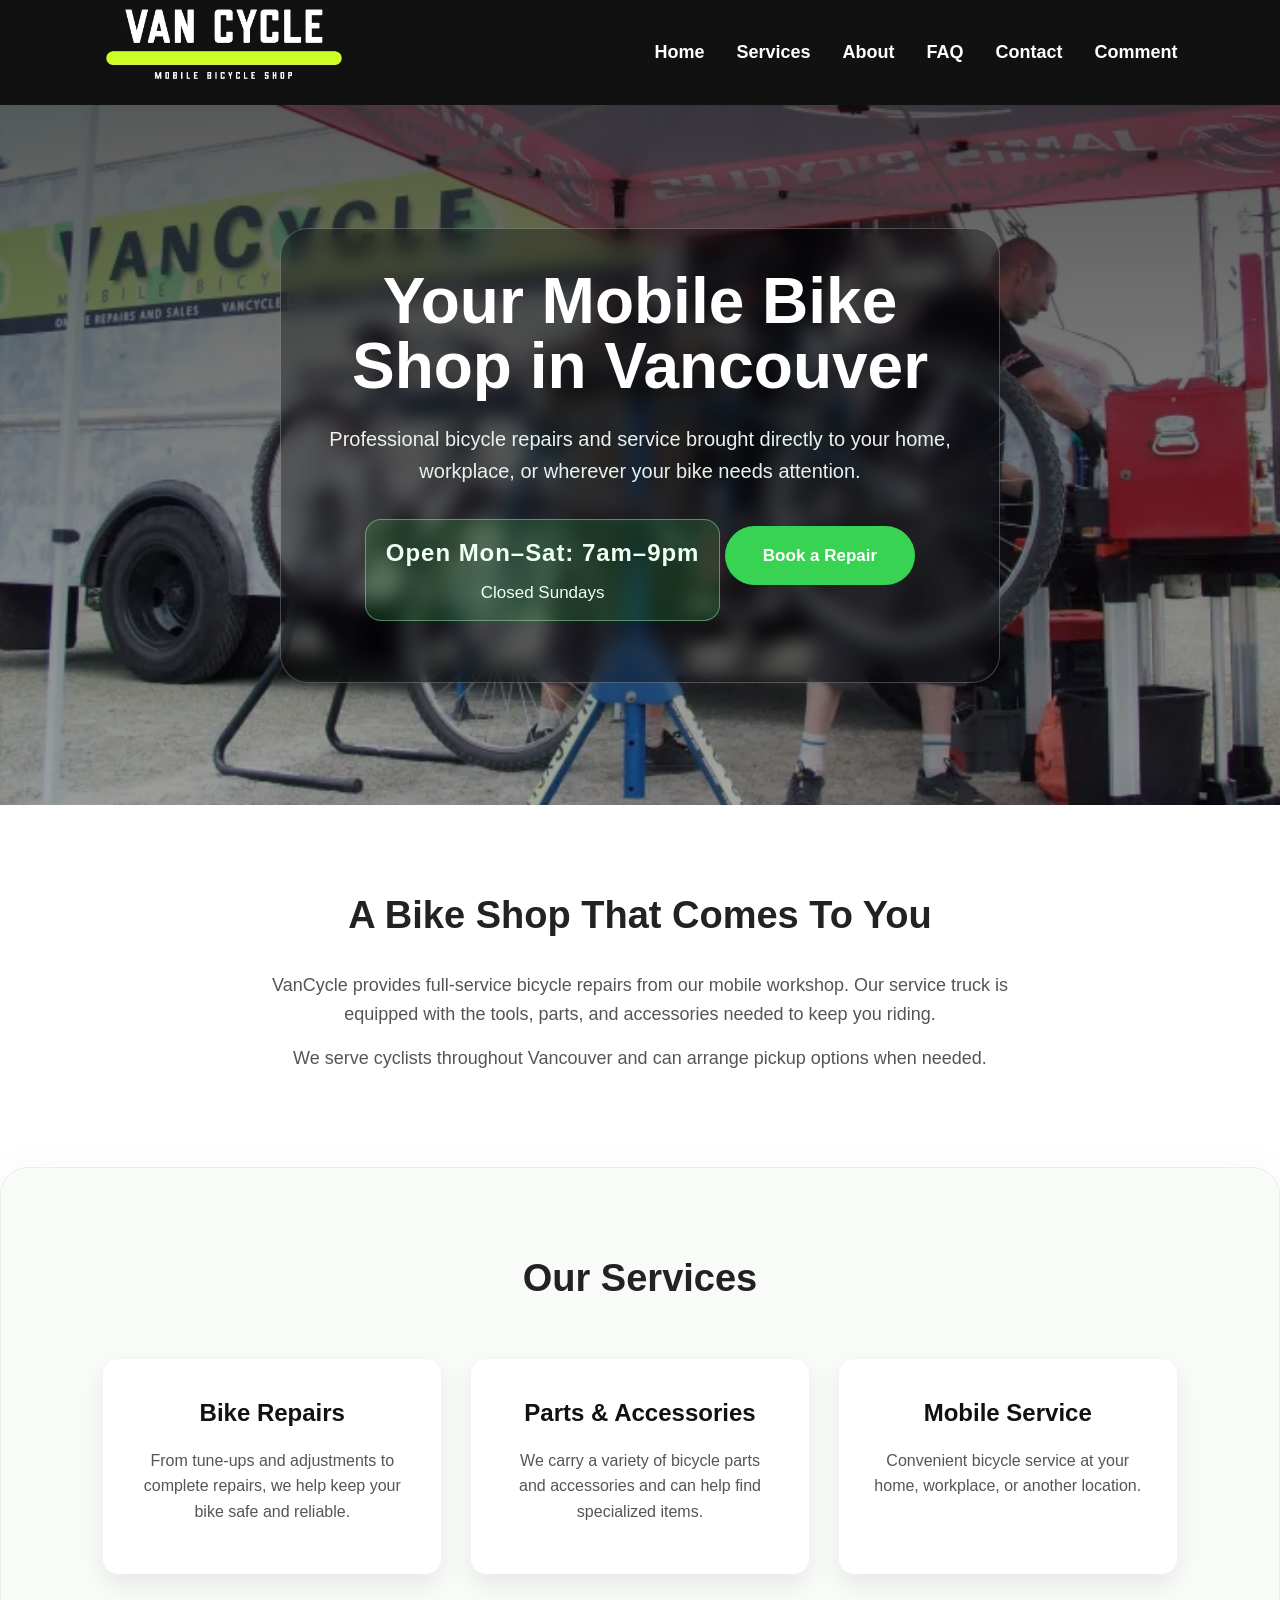
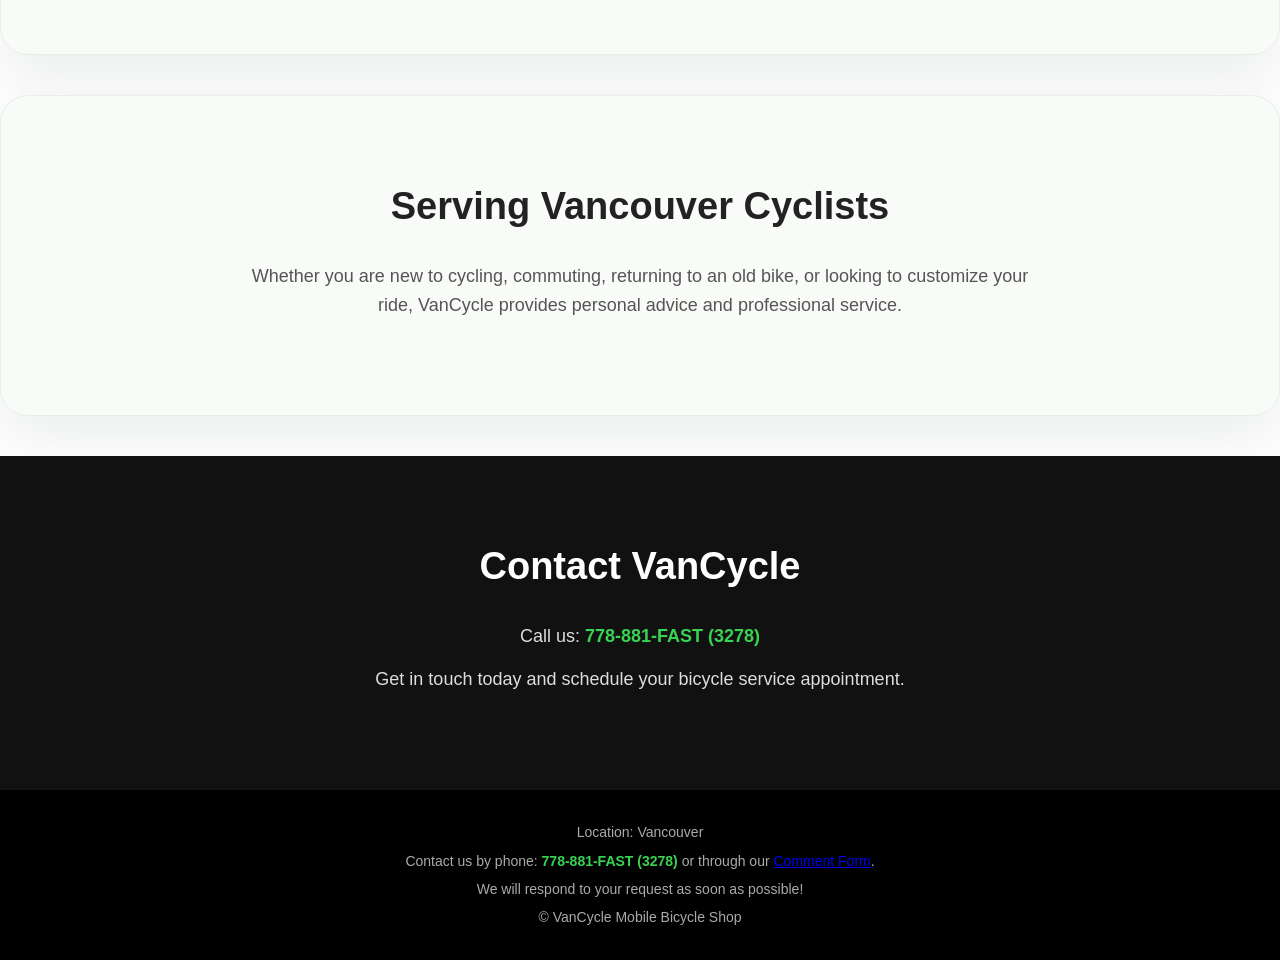
==== index.html @ 94d63a81 "Set homepage as index" ====
<!DOCTYPE html>
<html lang="en">
<head>
    <meta charset="UTF-8">
    <meta name="viewport" content="width=device-width, initial-scale=1.0">
    <title>VanCycle Mobile Bicycle Shop</title>
    <link rel="stylesheet" href="vancycle.css">
</head>

<body>

<header>
    <nav>
        <h1><a href="VCHome.html"><img src="./VC Website Images/Van Cycle.jpg" alt="VanCycle logo"></a></h1>
        <input type="checkbox" id="nav-toggle" class="nav-toggle">
        <label for="nav-toggle" class="nav-toggle-label"><span></span><strong>Menu</strong></label>
        <ul class="nav-links">
            <li><a href="VCHome.html">Home</a></li>
            <li><a href="VCServices.html">Services</a></li>
            <li><a href="VCAbout.html">About</a></li>
            <li><a href="VCFAQ.html">FAQ</a></li>
            <li><a href="VCContact.html">Contact</a></li>
            <li><a href="VCComment.html">Comment</a></li>
        </ul>
    </nav>
</header>


<section class="hero">
    <div class="hero-content">
        <h2>Your Mobile Bike Shop in Vancouver</h2>
        <p>
            Professional bicycle repairs and service brought directly to your
            home, workplace, or wherever your bike needs attention.
        </p>

        <div class="hero-hours">
            <strong>Open Mon–Sat: 7am–9pm</strong>
            <span>Closed Sundays</span>
        </div>

        <a class="button" href="VCComment.html">Book a Repair</a>
    </div>
</section>


<section class="intro">

    <h2>A Bike Shop That Comes To You</h2>

    <p>
        VanCycle provides full-service bicycle repairs from our mobile workshop.
        Our service truck is equipped with the tools, parts, and accessories
        needed to keep you riding.
    </p>

    <p>
        We serve cyclists throughout Vancouver and can arrange pickup options
        when needed.
    </p>

</section>


<section class="services">

    <h2>Our Services</h2>

    <div class="cards">

        <div class="card">
            <h3>Bike Repairs</h3>
            <p>
                From tune-ups and adjustments to complete repairs, we help keep
                your bike safe and reliable.
            </p>
        </div>


        <div class="card">
            <h3>Parts & Accessories</h3>
            <p>
                We carry a variety of bicycle parts and accessories and can
                help find specialized items.
            </p>
        </div>


        <div class="card">
            <h3>Mobile Service</h3>
            <p>
                Convenient bicycle service at your home, workplace, or another
                location.
            </p>
        </div>

    </div>

</section>


<section class="about">

    <h2>Serving Vancouver Cyclists</h2>

    <p>
        Whether you are new to cycling, commuting, returning to an old bike,
        or looking to customize your ride, VanCycle provides personal advice
        and professional service.
    </p>

</section>


<section id="contact" class="contact">

    <h2>Contact VanCycle</h2>

    <p>Call us: <strong><a class="phone-link" href="tel:7788813278">778-881-FAST (3278)</a></strong></p>

    <p>
        Get in touch today and schedule your bicycle service appointment.
    </p>

</section>


<footer>
    <p>Location: Vancouver</p>
    <p>Contact us by phone: <strong><a class="phone-link" href="tel:7788813278">778-881-FAST (3278)</a></strong> or through our <a href="VCComment.html">Comment Form</a>.</p>
    <p>We will respond to your request as soon as possible!</p>
    <p>© VanCycle Mobile Bicycle Shop</p>
</footer>


</body>
</html>
---- vancycle.css ----
/* VanCycle Modern Website CSS */

* {
    margin: 0;
    padding: 0;
    box-sizing: border-box;
}

html {
    scroll-behavior: smooth;
}

body {
    font-family: "Inter", "Segoe UI", Arial, sans-serif;
    color: #222;
    line-height: 1.6;
    background: #ffffff;
}


/* =========================
   HEADER / NAVIGATION
========================= */

header {
    background: #111;
    color: white;
    padding: 0 8%;
    position: sticky;
    top: 0;
    z-index: 100;
}


nav {
    display: flex;
    align-items: center;
    justify-content: space-between;
    gap: 24px;
    min-height: 90px;
    position: relative;
}


nav h1 {
    margin: 0;
    font-size: 32px;
    font-weight: 700;
    letter-spacing: 1px;
}

nav h1 a {
    display: inline-flex;
    align-items: center;
}

nav h1 img {
    display: block;
    max-height: 90px;
    width: auto;
}


.nav-toggle {
    position: absolute;
    opacity: 0;
    width: 0;
    height: 0;
    pointer-events: none;
}

nav .nav-toggle-label {
    display: none;
    min-width: 110px;
    height: 44px;
    border: 1px solid rgba(255,255,255,0.18);
    border-radius: 14px;
    cursor: pointer;
    position: relative;
    flex-shrink: 0;
    align-items: center;
    justify-content: center;
    padding: 0 14px;
    gap: 10px;
}

nav .nav-toggle-label span {
    display: inline-block;
    width: 22px;
    height: 2px;
    background: white;
    position: relative;
    transition: transform 0.25s ease, opacity 0.25s ease;
    border-radius: 2px;
}

nav .nav-toggle-label span::before,
nav .nav-toggle-label span::after {
    content: "";
    display: block;
    width: 22px;
    height: 2px;
    background: white;
    position: absolute;
    left: 0;
    transition: transform 0.25s ease, opacity 0.25s ease;
    border-radius: 2px;
}

nav .nav-toggle-label span::before {
    content: "";
    transform: translateY(-7px);
}

nav .nav-toggle-label span::after {
    content: "";
    transform: translateY(7px);
}

.nav-toggle:checked + .nav-toggle-label span {
    background: transparent;
}

.nav-toggle:checked + .nav-toggle-label span::before {
    transform: rotate(45deg);
}

.nav-toggle:checked + .nav-toggle-label span::after {
    transform: rotate(-45deg);
}


nav ul {
    display: flex;
    gap: 32px;
    list-style: none;
    flex: 1;
    justify-content: flex-end;
    align-items: center;
    margin: 0;
    padding: 0;
}


nav a {
    color: white;
    text-decoration: none;
    font-size: 18px;
    font-weight: 600;
    transition: 0.3s;
}


nav a:hover {
    color: #39d353;
}



/* =========================
   HERO SECTION
========================= */


.hero {
    min-height: 700px;

    display: flex;
    align-items: center;
    justify-content: center;

    padding: 0 8%;

    background:
        linear-gradient(
            rgba(0,0,0,0.65),
            rgba(0,0,0,0.35)
        ),
        url("./VC\ Website\ Images/Tune Up Services.webp") no-repeat;

    background-size: cover;
    background-position: center;

    color: white;
}


.hero-content {
    max-width: 720px;
    text-align: center;
    padding: 40px 40px 35px;
    border: 1px solid rgba(255,255,255,0.24);
    border-radius: 28px;
    background: rgba(0, 0, 0, 0.32);
    backdrop-filter: blur(10px);
}


.hero .eyebrow {
    color: #b8f3c0;
    letter-spacing: 2px;
    text-transform: uppercase;
    font-size: 14px;
    margin-bottom: 20px;
    font-weight: 700;
}


.hero h2 {
    font-size: clamp(42px, 5vw, 68px);
    line-height: 1.02;
    margin-bottom: 24px;
}


.hero p {
    font-size: 20px;
    max-width: 640px;
    margin: 0 auto 32px;
    color: #e9f2ec;
}

.hero .button {
    padding: 16px 38px;
    font-size: 17px;
}

.hero-hours {
    display: inline-flex;
    flex-direction: column;
    align-items: center;
    gap: 6px;
    margin: 0 auto 26px;
    padding: 14px 20px;
    background: rgba(57, 211, 83, 0.16);
    border: 1px solid rgba(141, 255, 170, 0.45);
    border-radius: 16px;
    color: #f2fff4;
    font-size: 17px;
}

.hero-hours strong {
    font-size: 24px;
    letter-spacing: 0.04em;
}

.hero-actions {
    display: flex;
    justify-content: center;
    gap: 16px;
    flex-wrap: wrap;
}

.secondary-button {
    background: transparent;
    border: 1px solid rgba(255, 255, 255, 0.45);
}

.secondary-button:hover {
    background: rgba(255, 255, 255, 0.08);
}

.form-section {
    padding: 60px 8%;
}

.form-card {
    max-width: 760px;
    margin: 0 auto;
    padding: 40px;
    background: white;
    border-radius: 26px;
    box-shadow: 0 24px 50px rgba(15, 28, 22, 0.08);
    border: 1px solid #e4ece4;
}

.form-card h2,
.form-card h3 {
    text-align: center;
    margin-bottom: 22px;
    font-size: 34px;
}

.comment-form {
    display: grid;
    gap: 18px;
}

.form-row {
    display: grid;
    grid-template-columns: repeat(2, minmax(0, 1fr));
    gap: 18px;
}

.full-width {
    display: block;
}

.comment-form label {
    display: block;
    font-weight: 600;
    margin-bottom: 8px;
    color: #22312b;
}

.comment-form input,
.comment-form textarea,
.comment-form select {
    width: 100%;
    padding: 16px;
    border: 1px solid #cad4cc;
    border-radius: 16px;
    font-size: 16px;
    background: #fbfdf9;
    color: #20312b;
    font-family: inherit;
}

.comment-form textarea {
    min-height: 180px;
    resize: vertical;
}

.comment-form button {
    align-self: start;
}

.contact-panel {
    padding: 60px 8%;
    background: #f7faf7;
}

.contact-layout {
    display: grid;
    grid-template-columns: 0.9fr 1.1fr;
    gap: 30px;
    align-items: start;
    max-width: 1200px;
    margin: 0 auto;
}

.contact-info {
    background: #ffffff;
    border: 1px solid #e7efe7;
    border-radius: 26px;
    padding: 36px 30px;
    box-shadow: 0 20px 40px rgba(15, 28, 22, 0.04);
}

.contact-info h2 {
    text-align: left;
    margin-bottom: 18px;
    font-size: 36px;
}

.contact-info p,
.contact-info li {
    text-align: left;
    max-width: none;
    margin: 14px 0;
    color: #4f5d58;
}

.hours-box {
    display: inline-flex;
    flex-direction: column;
    gap: 4px;
    margin: 18px 0 20px;
    padding: 16px 18px;
    background: #f2fff4;
    border: 1px solid #cfeed3;
    border-radius: 16px;
}

.hours-label {
    font-size: 12px;
    letter-spacing: 0.14em;
    text-transform: uppercase;
    color: #3d7d4c;
    font-weight: 700;
}

.hours-box strong {
    font-size: 28px;
    color: #1f2f24;
}

.hours-closed {
    font-size: 16px;
    color: #4f5d58;
    font-weight: 600;
}

.contact-info ul {
    margin-top: 24px;
    padding-left: 1.2rem;
}

.service-form-card {
    max-width: none;
    margin: 0;
}

.service-form-card h3 {
    margin-bottom: 20px;
    font-size: 30px;
}

.service-hero {
    background:
        linear-gradient(
            rgba(0,0,0,0.68),
            rgba(0,0,0,0.38)
        ),
        url("./VC Website Images/Tune Up Services.webp") no-repeat center/cover;
}

section {
    padding: 80px 8%;
}

section.services,
section.about {
    background: #f8fbf7;
    border: 1px solid #e6efe8;
    border-radius: 28px;
    box-shadow: 0 24px 60px rgba(16, 39, 22, 0.08);
    margin-bottom: 40px;
}

section h2 {
    text-align: center;
    font-size: 38px;
    margin-bottom: 35px;
}

section p {
    max-width: 840px;
    margin: 15px auto;
    text-align: center;
    font-size: 18px;
    color: #4b5650;
}

section ul,
section ol {
    max-width: 840px;
    margin: 20px auto 30px;
    padding-left: 1.35rem;
    color: #3d4842;
}

section li {
    margin-bottom: 12px;
    line-height: 1.7;
}

section ol {
    list-style: decimal inside;
}

section.services img,
section.services figure.image-block img {
    display: block;
    margin: 0 auto 30px;
    max-width: 100%;
    border-radius: 18px;
    border: 1px solid rgba(0,0,0,0.08);
    box-shadow: 0 18px 34px rgba(0,0,0,0.09);
}

section figure.image-block {
    margin: 0 auto 30px;
    max-width: 720px;
}

footer {
    background: #040504;
    color: #cfd8d0;
    text-align: center;
    padding: 30px 8%;
    font-size: 15px;
    border-top: 1px solid rgba(255,255,255,0.08);
}

footer p {
    margin: 6px 0;
}

footer .footer-phone,
footer strong.footer-phone,
.phone-link {
    color: #39d353;
    font-weight: 700;
    text-decoration: none;
}

.phone-link:hover {
    color: #7ff39d;
}



/* BUTTON */

.button {

    display: inline-block;

    background: #39d353;
    color: white;

    padding: 14px 32px;

    border-radius: 30px;

    font-weight: bold;

    text-decoration: none;

    transition: 0.3s;

}


.button:hover {

    background: #27a943;

    transform: translateY(-3px);

}



/* =========================
   GENERAL SECTIONS
========================= */


section {

    padding: 80px 8%;

}


section h2 {

    text-align: center;

    font-size: 38px;

    margin-bottom: 25px;

}


section p {

    max-width: 800px;

    margin: 15px auto;

    text-align: center;

    font-size: 18px;

    color: #555;

}



/* =========================
   SERVICES
========================= */


.services {

    background: #f5f7f5;

}



.cards {

    display: grid;

    grid-template-columns: repeat(3, 1fr);

    gap: 30px;

    margin-top: 50px;

}



.card {

    background: white;

    padding: 35px;

    border-radius: 15px;

    text-align: center;

    box-shadow: 
    0 10px 25px rgba(0,0,0,0.08);

    transition: 0.3s;

}



.card:hover {

    transform: translateY(-8px);

    box-shadow:
    0 15px 35px rgba(0,0,0,0.15);

}



.card h3 {

    font-size: 24px;

    margin-bottom: 15px;

    color: #111;

}


.card p {

    font-size: 16px;

}



/* =========================
   ABOUT
========================= */


.about {

    background: white;

}



/* =========================
   CONTACT
========================= */


.contact {

    background: #111;

    color: white;

}


.contact h2 {

    color: white;

}


.contact p {

    color: #ddd;

}



.contact strong {

    color: #39d353;

}



/* =========================
   FOOTER
========================= */


footer {

    background: #000;

    color: #aaa;

    text-align: center;

    padding: 25px;

    font-size: 14px;

}



/* =========================
   MOBILE DESIGN
========================= */


@media(max-width: 900px) {

    header {
        padding: 16px 6%;
    }

    nav {
        flex-wrap: nowrap;
        justify-content: space-between;
        align-items: center;
    }

    .nav-toggle {
        display: block;
    }

    nav .nav-toggle-label {
        display: inline-flex;
    }

    .nav-links {
        position: absolute;
        top: 100%;
        left: 0;
        right: 0;
        margin: 0;
        padding: 10px 0;
        flex-direction: column;
        gap: 0;
        background: #111;
        border-bottom: 1px solid rgba(255,255,255,0.08);
        overflow: hidden;
        max-height: 0;
        transition: max-height 0.3s ease;
        z-index: 99;
    }

    .nav-links li {
        width: 100%;
    }

    .nav-links li a {
        display: block;
        width: 100%;
        padding: 15px 20px;
        font-size: 18px;
        text-align: center;
    }

    .nav-toggle:checked + .nav-toggle-label + .nav-links {
        max-height: 320px;
    }

    .hero {
        text-align: center;
        justify-content: center;
    }

    .cards {
        grid-template-columns: 1fr;
    }

    .contact-layout {
        grid-template-columns: 1fr;
    }

    .form-row {
        grid-template-columns: 1fr;
    }

    section h2 {

        font-size: 32px;

    }

}

@media(max-width: 520px) {

    nav {
        flex-direction: column;
        align-items: center;
        justify-content: flex-start;
        gap: 0px;
    }

    nav h1 {
        margin-bottom: 0;
    }

    nav .nav-toggle-label {
        order: 1;
        margin-top: 0;
    }

    .nav-links {
        position: static;
        width: 100%;
        max-height: 0;
        box-shadow: none;
        border-bottom: none;
    }

    .nav-links li a {
        padding: 14px 20px;
    }

    .nav-toggle:checked + .nav-toggle-label + .nav-links {
        max-height: 420px;
    }
}
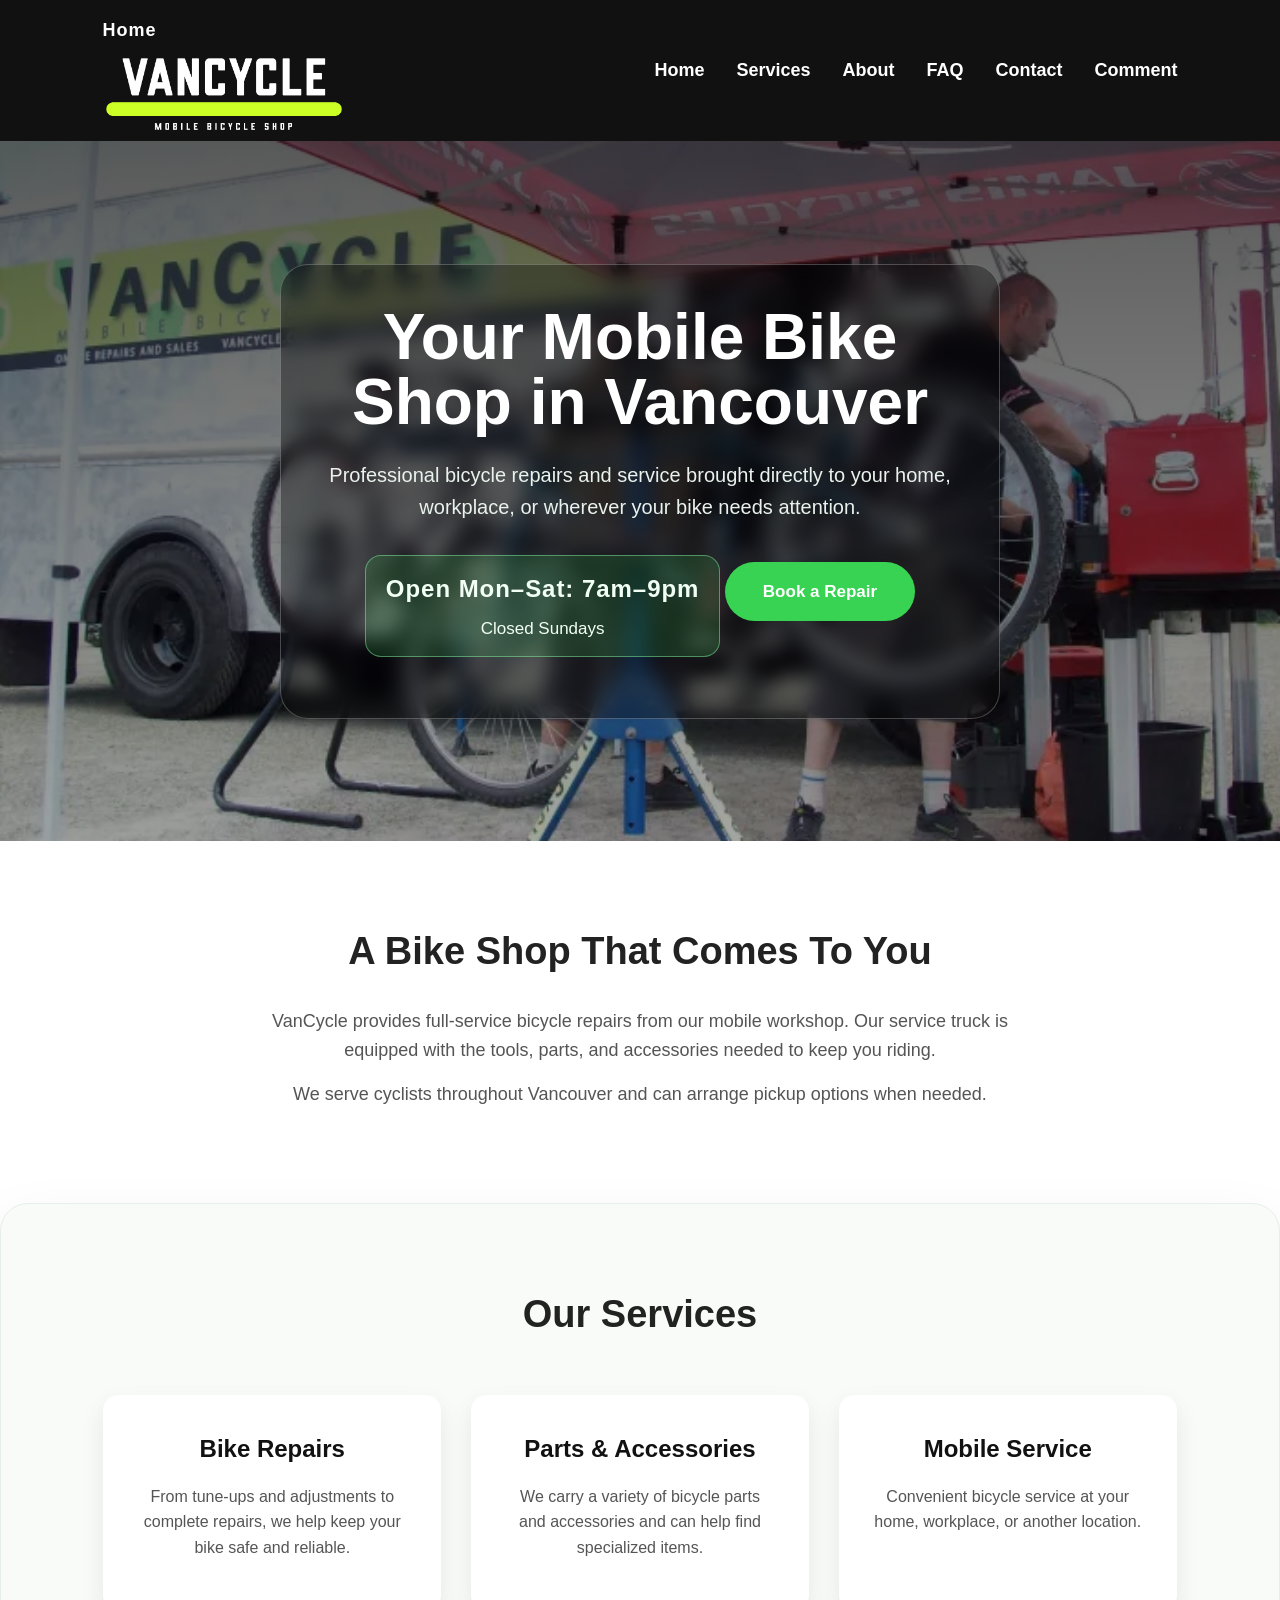
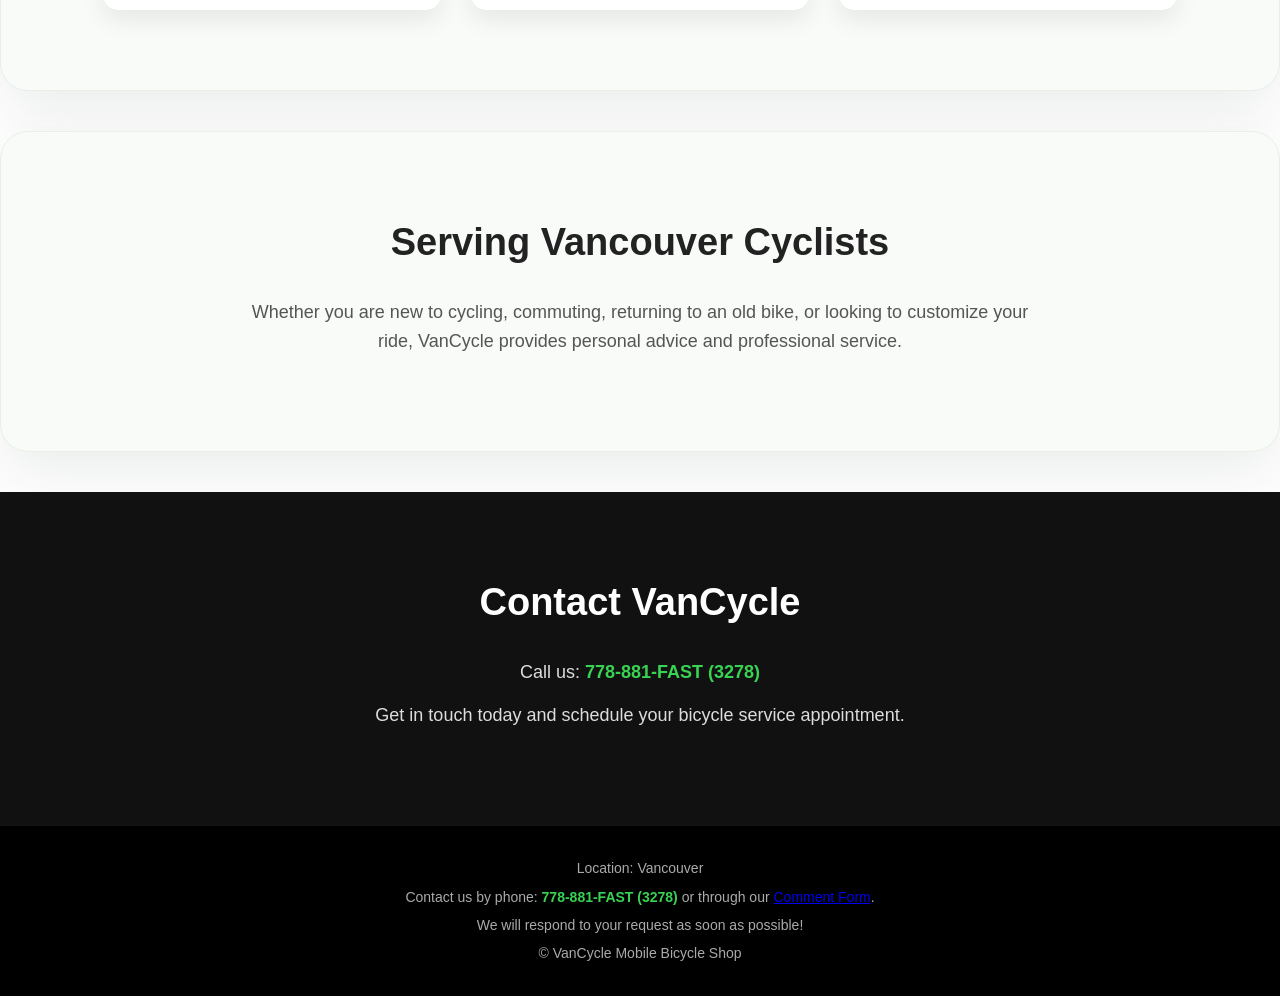
==== commit ccd8cb98: "Updated website" ====
--- a/index.html
+++ b/index.html
@@ -11,11 +11,11 @@
 
 <header>
     <nav>
-        <h1><a href="VCHome.html"><img src="./VC Website Images/Van Cycle.jpg" alt="VanCycle logo"></a></h1>
+        <h1><a href="index.html">Home</a><img src="./VC Website Images/Van Cycle.png" alt="VanCycle logo"></a></h1>
         <input type="checkbox" id="nav-toggle" class="nav-toggle">
         <label for="nav-toggle" class="nav-toggle-label"><span></span><strong>Menu</strong></label>
         <ul class="nav-links">
-            <li><a href="VCHome.html">Home</a></li>
+            <li><a href="index.html">Home</a></li>
             <li><a href="VCServices.html">Services</a></li>
             <li><a href="VCAbout.html">About</a></li>
             <li><a href="VCFAQ.html">FAQ</a></li>
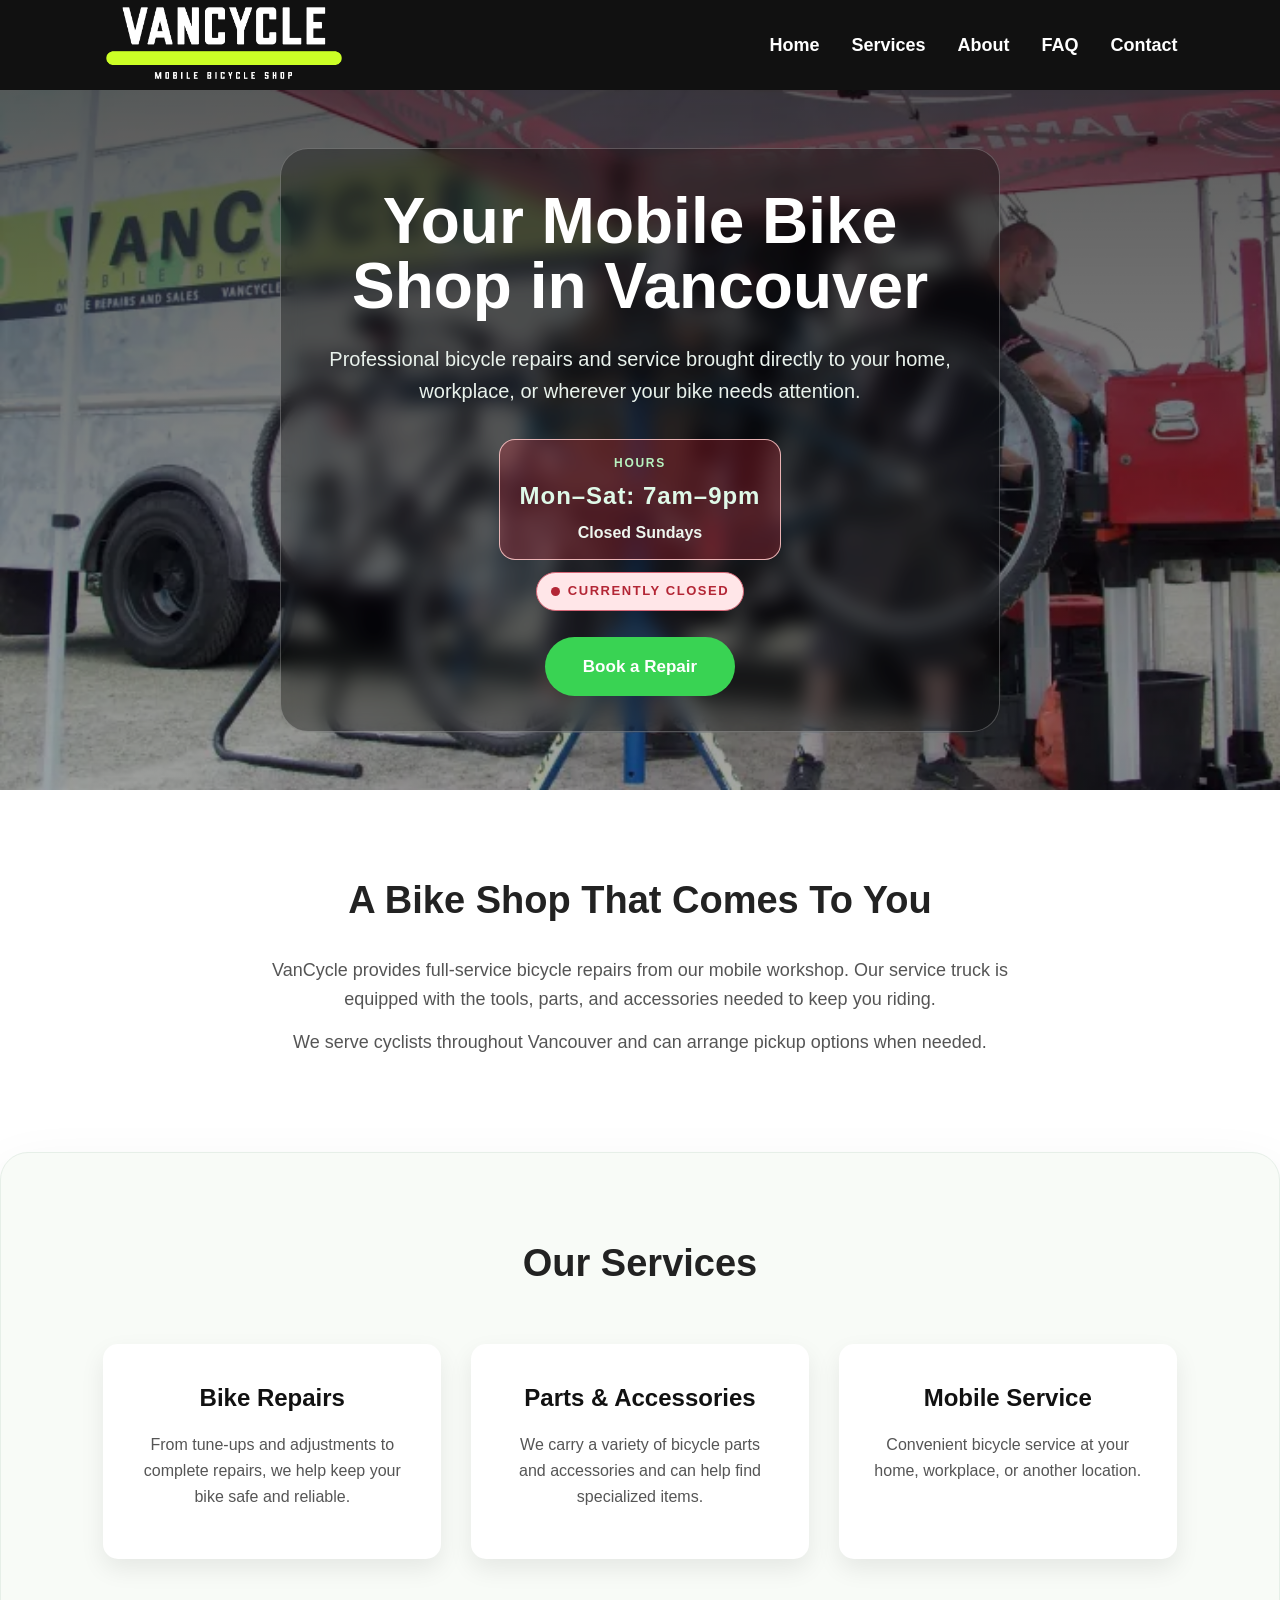
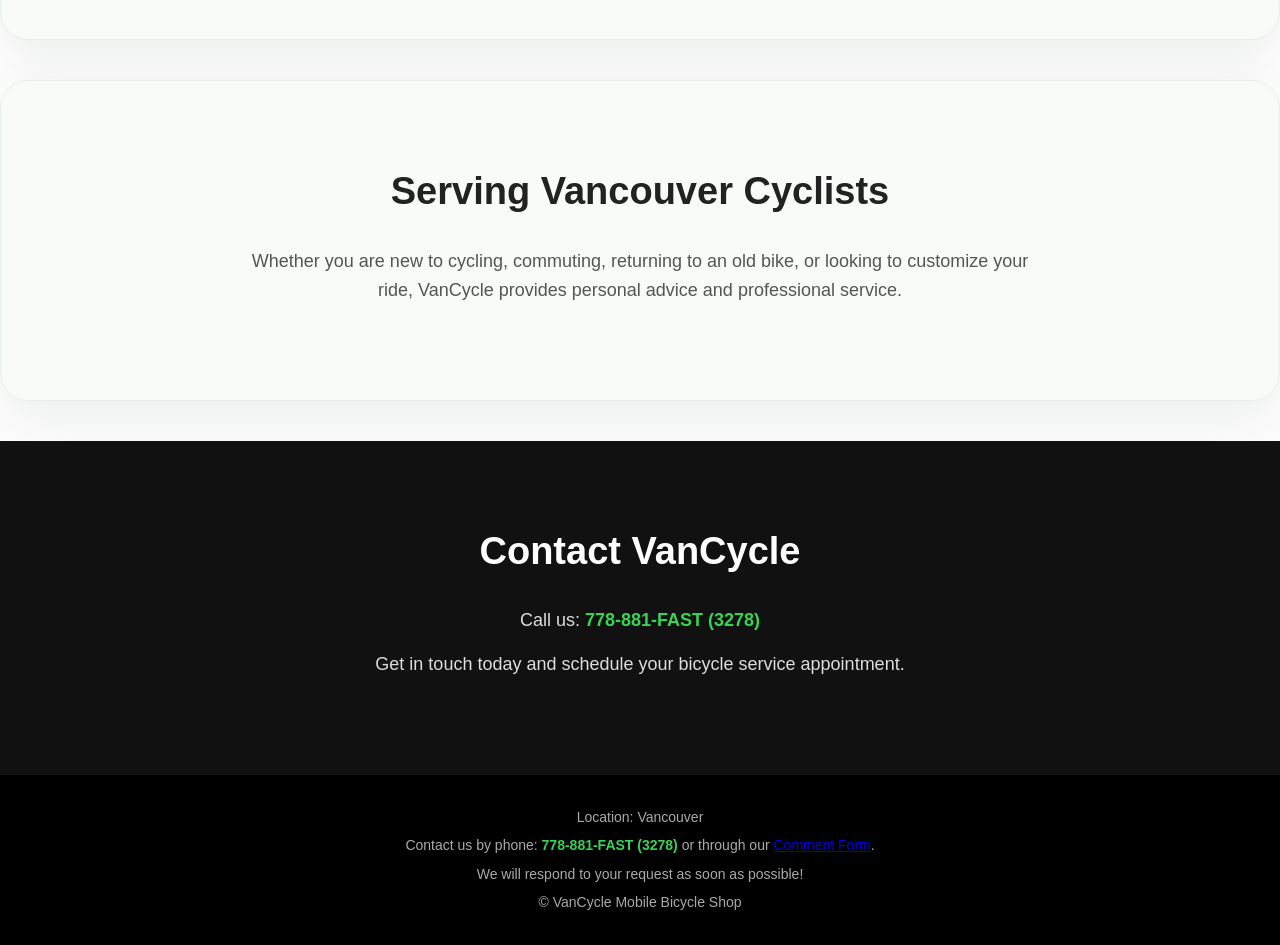
==== commit 62ea0669: "Open/Closed Box Colour And Touch Ups" ====
--- a/index.html
+++ b/index.html
@@ -11,7 +11,7 @@
 
 <header>
     <nav>
-        <h1><a href="index.html">Home</a><img src="./VC Website Images/Van Cycle.png" alt="VanCycle logo"></a></h1>
+        <h1><img src="./VC Website Images/Van Cycle.png" alt="VanCycle logo"></h1>
         <input type="checkbox" id="nav-toggle" class="nav-toggle">
         <label for="nav-toggle" class="nav-toggle-label"><span></span><strong>Menu</strong></label>
         <ul class="nav-links">
@@ -20,7 +20,6 @@
             <li><a href="VCAbout.html">About</a></li>
             <li><a href="VCFAQ.html">FAQ</a></li>
             <li><a href="VCContact.html">Contact</a></li>
-            <li><a href="VCComment.html">Comment</a></li>
         </ul>
     </nav>
 </header>
@@ -35,8 +34,15 @@
         </p>
 
         <div class="hero-hours">
-            <strong>Open Mon–Sat: 7am–9pm</strong>
-            <span>Closed Sundays</span>
+            <div class="hours-box hero-hours-box">
+                <span class="hours-label">Hours</span>
+                <strong>Mon–Sat: 7am–9pm</strong>
+                <span class="hours-closed">Closed Sundays</span>
+            </div>
+            <div class="store-status status-open" id="home-store-status">
+                <span class="status-dot"></span>
+                <span class="status-text">Currently Open</span>
+            </div>
         </div>
 
         <a class="button" href="VCComment.html">Book a Repair</a>
@@ -132,6 +138,27 @@
     <p>© VanCycle Mobile Bicycle Shop</p>
 </footer>
 
+<script>
+    (function () {
+        const now = new Date();
+        const day = now.getDay();
+        const hour = now.getHours();
+
+        const isStoreOpen = day >= 1 && day <= 6 && hour >= 7 && hour < 21;
+        const homeHoursBox = document.querySelector('.hero-hours');
+        const homeStoreStatus = document.getElementById('home-store-status');
+
+        if (homeHoursBox && !isStoreOpen) {
+            homeHoursBox.classList.add('is-out-of-hours');
+        }
+
+        if (homeStoreStatus) {
+            homeStoreStatus.classList.toggle('status-open', isStoreOpen);
+            homeStoreStatus.classList.toggle('status-closed', !isStoreOpen);
+            homeStoreStatus.querySelector('.status-text').textContent = isStoreOpen ? 'Currently Open' : 'Currently Closed';
+        }
+    })();
+</script>
 
 </body>
 </html>
--- a/vancycle.css
+++ b/vancycle.css
@@ -226,11 +226,18 @@
 }
 
 .hero-hours {
+    display: flex;
+    flex-direction: column;
+    align-items: center;
+    gap: 10px;
+    margin: 0 auto 26px;
+}
+
+.hero-hours .hours-box {
     display: inline-flex;
     flex-direction: column;
     align-items: center;
-    gap: 6px;
-    margin: 0 auto 26px;
+    gap: 4px;
     padding: 14px 20px;
     background: rgba(57, 211, 83, 0.16);
     border: 1px solid rgba(141, 255, 170, 0.45);
@@ -239,9 +246,73 @@
     font-size: 17px;
 }
 
+.hero-hours.is-out-of-hours .hours-box {
+    background: rgba(210, 36, 50, 0.28);
+    border-color: rgba(255, 198, 198, 0.88);
+    color: #fff5f5;
+}
+
 .hero-hours strong {
     font-size: 24px;
     letter-spacing: 0.04em;
+}
+
+.hero-hours .hours-box strong {
+    font-size: 24px;
+    letter-spacing: 0.04em;
+    color: #dff9e8;
+}
+
+.hero-hours .hours-label {
+    font-size: 12px;
+    font-weight: 700;
+    letter-spacing: 0.14em;
+    text-transform: uppercase;
+    color: #b8f3c0;
+}
+
+.hero-hours .hours-closed {
+    font-size: 16px;
+    color: #eef7ef;
+    font-weight: 600;
+}
+
+.store-status {
+    display: inline-flex;
+    align-items: center;
+    justify-content: center;
+    gap: 8px;
+    width: fit-content;
+    padding: 8px 14px;
+    border-radius: 999px;
+    font-size: 13px;
+    font-weight: 800;
+    letter-spacing: 0.12em;
+    text-transform: uppercase;
+    border: 1px solid transparent;
+}
+
+.store-status .status-dot {
+    width: 9px;
+    height: 9px;
+    border-radius: 50%;
+    background: currentColor;
+}
+
+.store-status.status-open {
+    background: #dffbe7;
+    color: #087733;
+    border-color: #82d69a;
+}
+
+.store-status.status-closed {
+    background: #ffe6e8;
+    color: #b32635;
+    border-color: #d76676;
+}
+
+.hero-hours .store-status {
+    margin-top: 2px;
 }
 
 .hero-actions {
@@ -361,15 +432,35 @@
     color: #4f5d58;
 }
 
+.request-invite {
+    margin: 12px 0 10px;
+    color: #49655a;
+    font-weight: 600;
+    font-size: 17px;
+    line-height: 1.55;
+}
+
+.hours-layout {
+    display: flex;
+    align-items: center;
+    gap: 12px;
+    flex-wrap: wrap;
+    margin: 18px 0 20px;
+}
+
 .hours-box {
     display: inline-flex;
     flex-direction: column;
     gap: 4px;
-    margin: 18px 0 20px;
     padding: 16px 18px;
     background: #f2fff4;
     border: 1px solid #cfeed3;
     border-radius: 16px;
+}
+
+.hours-box.is-out-of-hours {
+    background: #fff1f1;
+    border-color: #dc4d5d;
 }
 
 .hours-label {
@@ -380,15 +471,31 @@
     font-weight: 700;
 }
 
+.hours-box.is-out-of-hours .hours-label {
+    color: #b42635;
+}
+
 .hours-box strong {
     font-size: 28px;
-    color: #1f2f24;
+    color: #6b8e7f;
+}
+
+.hours-box.is-out-of-hours strong {
+    color: #7b1020;
 }
 
 .hours-closed {
     font-size: 16px;
     color: #4f5d58;
     font-weight: 600;
+}
+
+.hours-box.is-out-of-hours .hours-closed {
+    color: #b42635;
+}
+
+.hours-layout .store-status {
+    margin: 0;
 }
 
 .contact-info ul {
